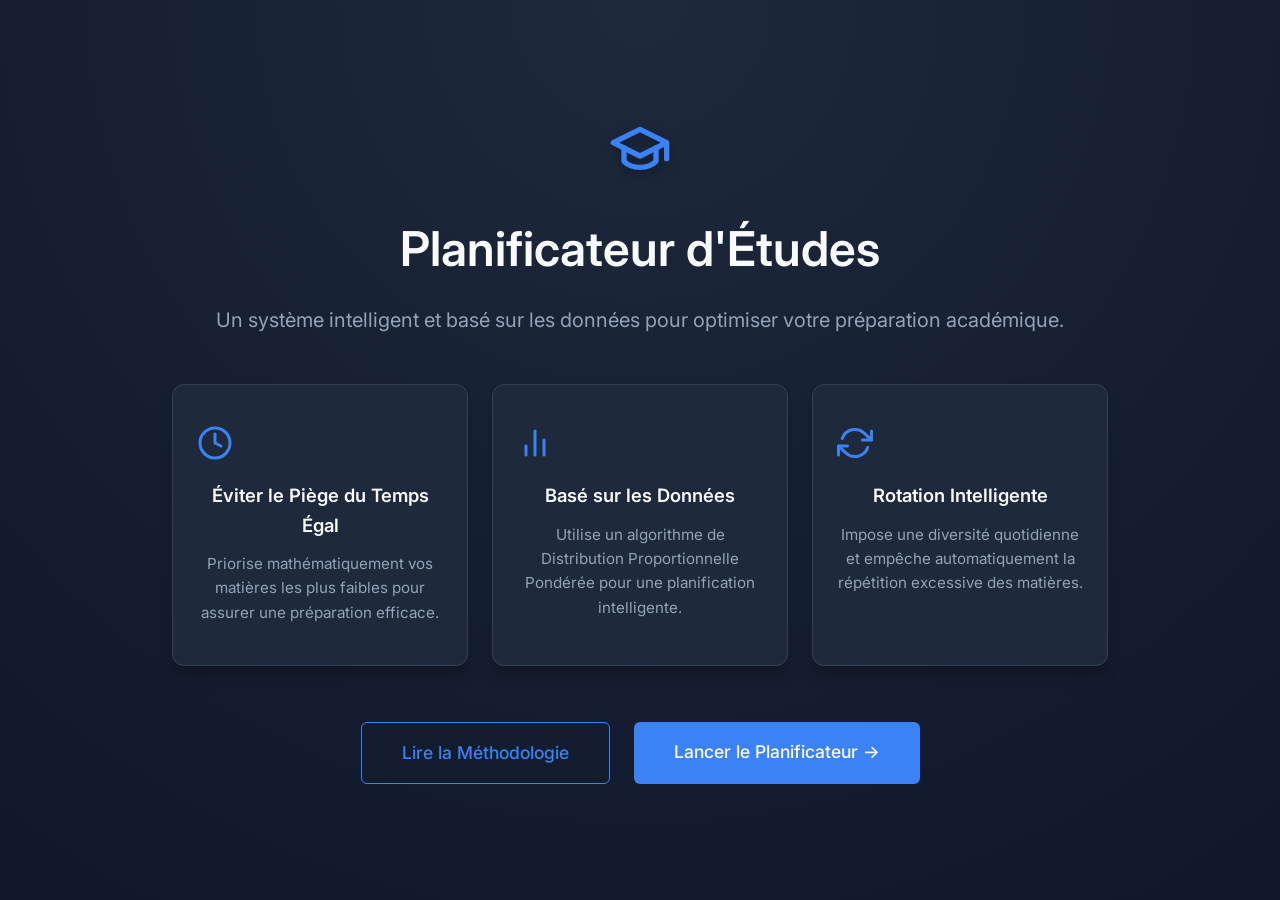
==== frontend/index.html @ d87edfc7 "Passage en français et préparation pour Railway" ====
<!DOCTYPE html>
<html lang="fr">
<head>
    <meta charset="UTF-8">
    <meta name="viewport" content="width=device-width, initial-scale=1.0">
    <title>Planificateur d'Études | Accueil</title>
    <link rel="stylesheet" href="style.css">
    <link href="https://fonts.googleapis.com/css2?family=Inter:wght@400;500;600&display=swap" rel="stylesheet">
</head>
<body class="landing-body">
    <div class="landing-container">
        <header class="landing-header">
            <svg class="main-logo-svg" viewBox="0 0 24 24" fill="none" stroke="currentColor" stroke-width="2" stroke-linecap="round" stroke-linejoin="round"><path d="M22 10v6M2 10l10-5 10 5-10 5z"></path><path d="M6 12v5c3 3 9 3 12 0v-5"></path></svg>
            <h1>Planificateur d'Études</h1>
            <p class="landing-subtitle">Un système intelligent et basé sur les données pour optimiser votre préparation académique.</p>
        </header>
        
        <div class="features-grid">
            <div class="feature-card">
                <svg class="feature-icon-svg" viewBox="0 0 24 24" fill="none" stroke="currentColor" stroke-width="2" stroke-linecap="round" stroke-linejoin="round"><circle cx="12" cy="12" r="10"></circle><polyline points="12 6 12 12 16 14"></polyline></svg>
                <h3>Éviter le Piège du Temps Égal</h3>
                <p>Priorise mathématiquement vos matières les plus faibles pour assurer une préparation efficace.</p>
            </div>
            <div class="feature-card">
                <svg class="feature-icon-svg" viewBox="0 0 24 24" fill="none" stroke="currentColor" stroke-width="2" stroke-linecap="round" stroke-linejoin="round"><line x1="18" y1="20" x2="18" y2="10"></line><line x1="12" y1="20" x2="12" y2="4"></line><line x1="6" y1="20" x2="6" y2="14"></line></svg>
                <h3>Basé sur les Données</h3>
                <p>Utilise un algorithme de Distribution Proportionnelle Pondérée pour une planification intelligente.</p>
            </div>
            <div class="feature-card">
                <svg class="feature-icon-svg" viewBox="0 0 24 24" fill="none" stroke="currentColor" stroke-width="2" stroke-linecap="round" stroke-linejoin="round"><polyline points="23 4 23 10 17 10"></polyline><polyline points="1 20 1 14 7 14"></polyline><path d="M3.51 9a9 9 0 0 1 14.85-3.36L23 10M1 14l4.64 4.36A9 9 0 0 0 20.49 15"></path></svg>
                <h3>Rotation Intelligente</h3>
                <p>Impose une diversité quotidienne et empêche automatiquement la répétition excessive des matières.</p>
            </div>
        </div>

        <div class="landing-actions">
            <a href="methodology.html" class="btn-outline">Lire la Méthodologie</a>
            <a href="planner.html" class="btn-solid">Lancer le Planificateur →</a>
        </div>
    </div>
</body>
</html>
---- frontend/style.css ----
:root {
    --primary: #3b82f6;
    --primary-hover: #2563eb;
    --bg: #0f172a;
    --card-bg: #1e293b;
    --text: #f8fafc;
    --text-dim: #94a3b8;
    --border: #334155;
    --accent: #38bdf8;
    --error: #f87171;
}

* {
    margin: 0;
    padding: 0;
    box-sizing: border-box;
}

body {
    font-family: 'Inter', -apple-system, BlinkMacSystemFont, sans-serif;
    background-color: var(--bg);
    color: var(--text);
    line-height: 1.6;
    min-height: 100vh;
}

/* Landing Page Styles */
.landing-body {
    display: flex;
    align-items: center;
    justify-content: center;
    text-align: center;
    background: radial-gradient(circle at top, #1e293b 0%, #0f172a 100%);
    min-height: 100vh;
}

.landing-container {
    max-width: 1000px;
    padding: 4rem 2rem;
}

.main-logo-svg {
    width: 64px;
    height: 64px;
    stroke: var(--primary);
    margin-bottom: 1.5rem;
    filter: drop-shadow(0 4px 6px rgba(0,0,0,0.3));
}

.landing-header h1 {
    font-size: 3rem;
    color: var(--text);
    margin-bottom: 1rem;
    font-weight: 600;
}

.landing-subtitle {
    font-size: 1.25rem;
    color: var(--text-dim);
    margin-bottom: 2.5rem;
}

.features-grid {
    display: grid;
    grid-template-columns: repeat(3, 1fr);
    gap: 1.5rem;
    margin-bottom: 3.5rem;
}

.feature-card {
    background: var(--card-bg);
    padding: 2.5rem 1.5rem;
    border-radius: 12px;
    border: 1px solid var(--border);
    box-shadow: 0 10px 15px -3px rgba(0, 0, 0, 0.3);
    transition: transform 0.2s ease, border-color 0.2s ease;
}

.feature-card:hover {
    transform: translateY(-5px);
    border-color: var(--primary);
}

.feature-icon-svg {
    width: 36px;
    height: 36px;
    stroke: var(--primary);
    margin-bottom: 1.25rem;
    display: block;
}

.feature-card h3 {
    font-size: 1.15rem;
    margin-bottom: 0.75rem;
    color: var(--text);
}

.feature-card p {
    font-size: 0.95rem;
    color: var(--text-dim);
    line-height: 1.6;
}

.landing-actions {
    display: flex;
    gap: 1.5rem;
    justify-content: center;
    margin-top: 1rem;
}
.landing-actions .btn-solid,
.landing-actions .btn-outline {
    padding: 1rem 2.5rem;
    font-size: 1.1rem;
}

/* Common Styles */
.container {
    max-width: 1000px;
    margin: 0 auto;
    padding: 2rem;
}

.navbar {
    padding: 1.5rem 2rem;
    background: var(--card-bg);
    border-bottom: 1px solid var(--border);
}

.nav-link {
    color: var(--primary);
    text-decoration: none;
    font-weight: 500;
}

header {
    margin-bottom: 3rem;
}

h1 {
    font-size: 2.2rem;
    color: var(--text);
    margin-bottom: 0.5rem;
}

.subtitle {
    color: var(--text-dim);
    font-size: 1.1rem;
}

.card {
    background: var(--card-bg);
    border: 1px solid var(--border);
    border-radius: 8px;
    padding: 2.5rem;
    margin-bottom: 2rem;
    box-shadow: 0 4px 6px -1px rgba(0, 0, 0, 0.3);
}

h2, h3 {
    color: var(--text);
    margin-bottom: 1.5rem;
    font-weight: 600;
}

.form-grid {
    display: grid;
    grid-template-columns: 1fr 1fr;
    gap: 2rem;
    margin-bottom: 2rem;
}

.form-group {
    display: flex;
    flex-direction: column;
}

label {
    margin-bottom: 0.5rem;
    font-weight: 500;
    color: var(--text);
    font-size: 0.95rem;
}

input, select {
    padding: 0.75rem 1rem;
    background: #0f172a;
    border: 1px solid var(--border);
    border-radius: 6px;
    color: var(--text);
    font-size: 1rem;
    font-family: inherit;
}

input:focus, select:focus {
    outline: none;
    border-color: var(--primary);
    box-shadow: 0 0 0 3px rgba(59, 130, 246, 0.2);
}

.subject-row {
    display: grid;
    grid-template-columns: 1fr 1fr 1fr auto;
    gap: 1rem;
    margin-bottom: 1rem;
    align-items: center;
}

.actions {
    display: flex;
    gap: 1rem;
    margin-top: 2.5rem;
}

.btn-solid {
    background: var(--primary);
    color: white;
    border: none;
    padding: 0.75rem 1.5rem;
    border-radius: 6px;
    font-weight: 500;
    cursor: pointer;
    text-decoration: none;
    font-size: 1rem;
    display: inline-block;
}

.btn-solid:hover {
    background: var(--primary-hover);
}

.btn-outline {
    background: transparent;
    color: var(--primary);
    border: 1px solid var(--primary);
    padding: 0.75rem 1.5rem;
    border-radius: 6px;
    font-weight: 500;
    cursor: pointer;
    text-decoration: none;
    font-size: 1rem;
    display: inline-block;
}

.btn-outline:hover {
    background: rgba(59, 130, 246, 0.1);
}

.btn-remove {
    background: transparent;
    color: var(--error);
    border: 1px solid var(--error);
    padding: 0.75rem 1rem;
    border-radius: 6px;
    cursor: pointer;
    font-size: 0.9rem;
}

.btn-remove:hover {
    background: rgba(248, 113, 113, 0.1);
}

.btn-text {
    background: rgba(59, 130, 246, 0.1);
    border: 1px solid rgba(59, 130, 246, 0.2);
    padding: 0.5rem 1rem;
    border-radius: 6px;
    color: var(--primary);
    cursor: pointer;
    font-weight: 500;
    font-size: 0.95rem;
    transition: background 0.2s;
}
.btn-text:hover {
    background: rgba(59, 130, 246, 0.2);
}

.hidden { display: none; }

.section-header {
    display: flex;
    justify-content: space-between;
    align-items: center;
    margin-bottom: 1.5rem;
    border-bottom: 1px solid var(--border);
    padding-bottom: 1rem;
}

.schedule-grid {
    display: grid;
    grid-template-columns: repeat(auto-fill, minmax(300px, 1fr));
    gap: 1.5rem;
}

.day-card {
    background: var(--card-bg);
    border: 1px solid var(--border);
    border-radius: 8px;
    padding: 1.5rem;
    box-shadow: 0 4px 6px -1px rgba(0, 0, 0, 0.3);
}

.day-card h4 {
    color: var(--primary);
    margin-bottom: 1.25rem;
    font-size: 1.2rem;
    border-bottom: 1px solid var(--border);
    padding-bottom: 0.75rem;
    text-transform: uppercase;
    letter-spacing: 0.05em;
}

.task-item {
    display: flex;
    justify-content: space-between;
    align-items: flex-start;
    margin-bottom: 1rem;
    padding-bottom: 1rem;
    border-bottom: 1px solid var(--border);
}
.task-item:last-child {
    border-bottom: none;
    margin-bottom: 0;
    padding-bottom: 0;
}

.task-info {
    display: flex;
    flex-direction: column;
}

.task-item .name {
    font-weight: 600;
    color: var(--text);
    margin-bottom: 0.25rem;
}

.task-item .topic {
    font-size: 0.85rem;
    color: var(--accent);
    background: rgba(56, 189, 248, 0.1);
    padding: 0.15rem 0.5rem;
    border-radius: 4px;
    display: inline-block;
}

.task-item .hours {
    color: var(--primary);
    font-weight: 700;
    font-size: 1.1rem;
}

/* Charts */
.charts-container {
    display: grid;
    grid-template-columns: 1fr 2fr;
    gap: 2rem;
    margin-bottom: 2rem;
}

.chart-card {
    background: var(--card-bg);
    border: 1px solid var(--border);
    border-radius: 8px;
    padding: 1.5rem;
    box-shadow: 0 4px 6px -1px rgba(0, 0, 0, 0.3);
}

.methodology-content h3 {
    font-size: 1.25rem;
    margin: 2rem 0 1rem 0;
    color: var(--text);
}

.methodology-content p {
    color: var(--text-dim);
    margin-bottom: 1rem;
}

@media (max-width: 768px) {
    .charts-container {
        grid-template-columns: 1fr;
    }
    .form-grid {
        grid-template-columns: 1fr;
    }
    .subject-row {
        grid-template-columns: 1fr;
    }
    .landing-actions {
        flex-direction: column;
    }
    .features-grid {
        grid-template-columns: 1fr;
    }
}

/* Print specific styles */
@media print {
    body {
        background: white !important;
        color: black !important;
    }
    .no-print {
        display: none !important;
    }
    .print-header {
        border-bottom: 2px solid black !important;
    }
    .print-header h2 {
        color: black !important;
    }
    #schedule-output {
        display: block !important;
    }
    .schedule-grid {
        display: block !important;
    }
    .day-card {
        background: white !important;
        border: 2px solid #333 !important;
        box-shadow: none !important;
        break-inside: avoid;
        margin-bottom: 2rem;
        padding: 2rem !important;
    }
    .day-card h4 {
        color: black !important;
        border-bottom: 2px solid #ccc !important;
        font-size: 1.5rem !important;
    }
    .task-item {
        border-bottom: 1px solid #eee !important;
    }
    .task-item .name {
        color: black !important;
    }
    .task-item .topic {
        background: transparent !important;
        border: 1px solid #ccc !important;
        color: #555 !important;
    }
    .task-item .hours {
        color: black !important;
    }
}
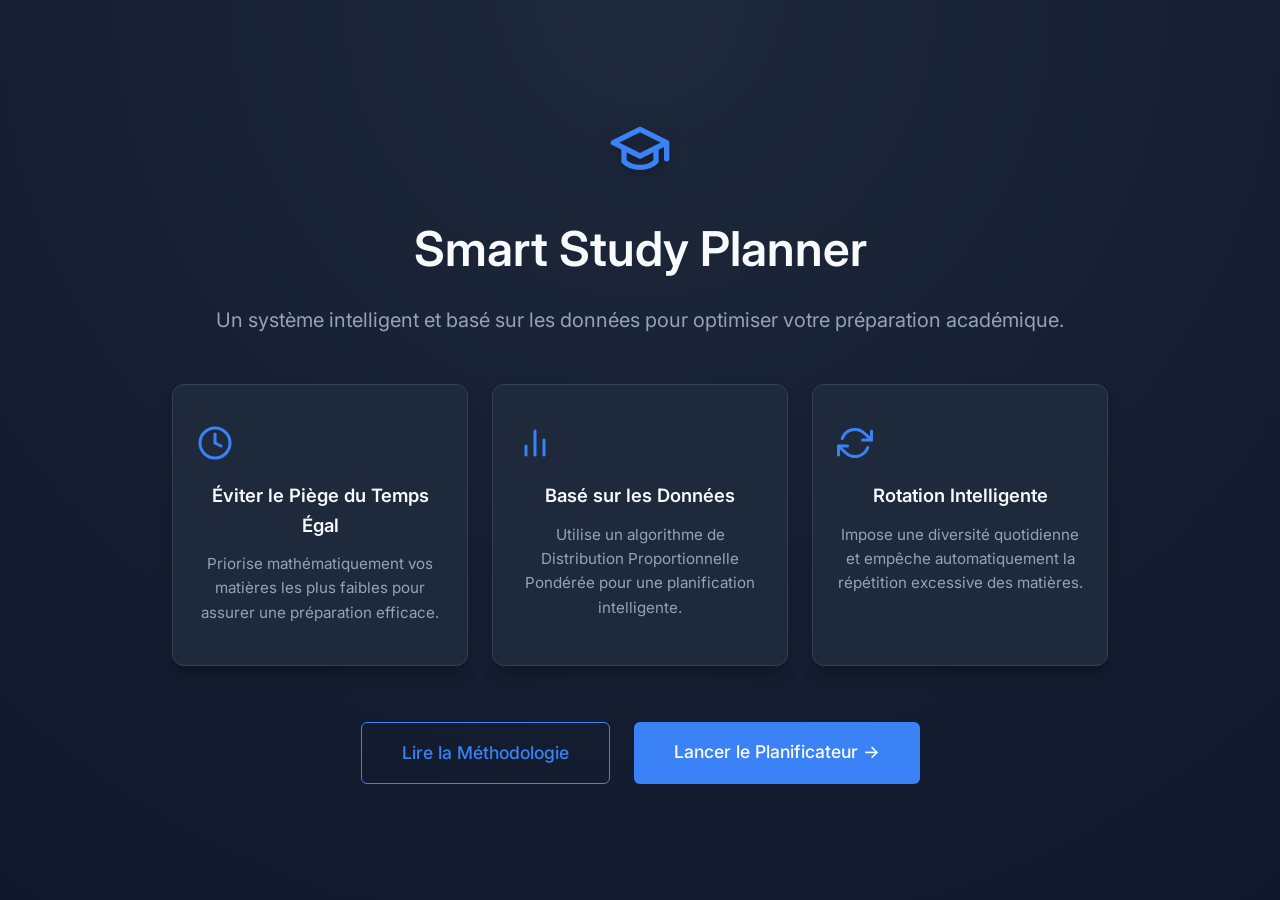
==== commit f799c836: "Revert app name to Smart Study Planner" ====
--- a/frontend/index.html
+++ b/frontend/index.html
@@ -3,7 +3,7 @@
 <head>
     <meta charset="UTF-8">
     <meta name="viewport" content="width=device-width, initial-scale=1.0">
-    <title>Planificateur d'Études | Accueil</title>
+    <title>Smart Study Planner | Accueil</title>
     <link rel="stylesheet" href="style.css">
     <link href="https://fonts.googleapis.com/css2?family=Inter:wght@400;500;600&display=swap" rel="stylesheet">
 </head>
@@ -11,7 +11,7 @@
     <div class="landing-container">
         <header class="landing-header">
             <svg class="main-logo-svg" viewBox="0 0 24 24" fill="none" stroke="currentColor" stroke-width="2" stroke-linecap="round" stroke-linejoin="round"><path d="M22 10v6M2 10l10-5 10 5-10 5z"></path><path d="M6 12v5c3 3 9 3 12 0v-5"></path></svg>
-            <h1>Planificateur d'Études</h1>
+            <h1>Smart Study Planner</h1>
             <p class="landing-subtitle">Un système intelligent et basé sur les données pour optimiser votre préparation académique.</p>
         </header>
         
--- a/frontend/style.css
+++ b/frontend/style.css
@@ -189,6 +189,7 @@
     color: var(--text);
     font-size: 1rem;
     font-family: inherit;
+    min-width: 0;
 }
 
 input:focus, select:focus {
@@ -199,7 +200,7 @@
 
 .subject-row {
     display: grid;
-    grid-template-columns: 1fr 1fr 1fr auto;
+    grid-template-columns: 2fr 2fr 3fr auto;
     gap: 1rem;
     margin-bottom: 1rem;
     align-items: center;
